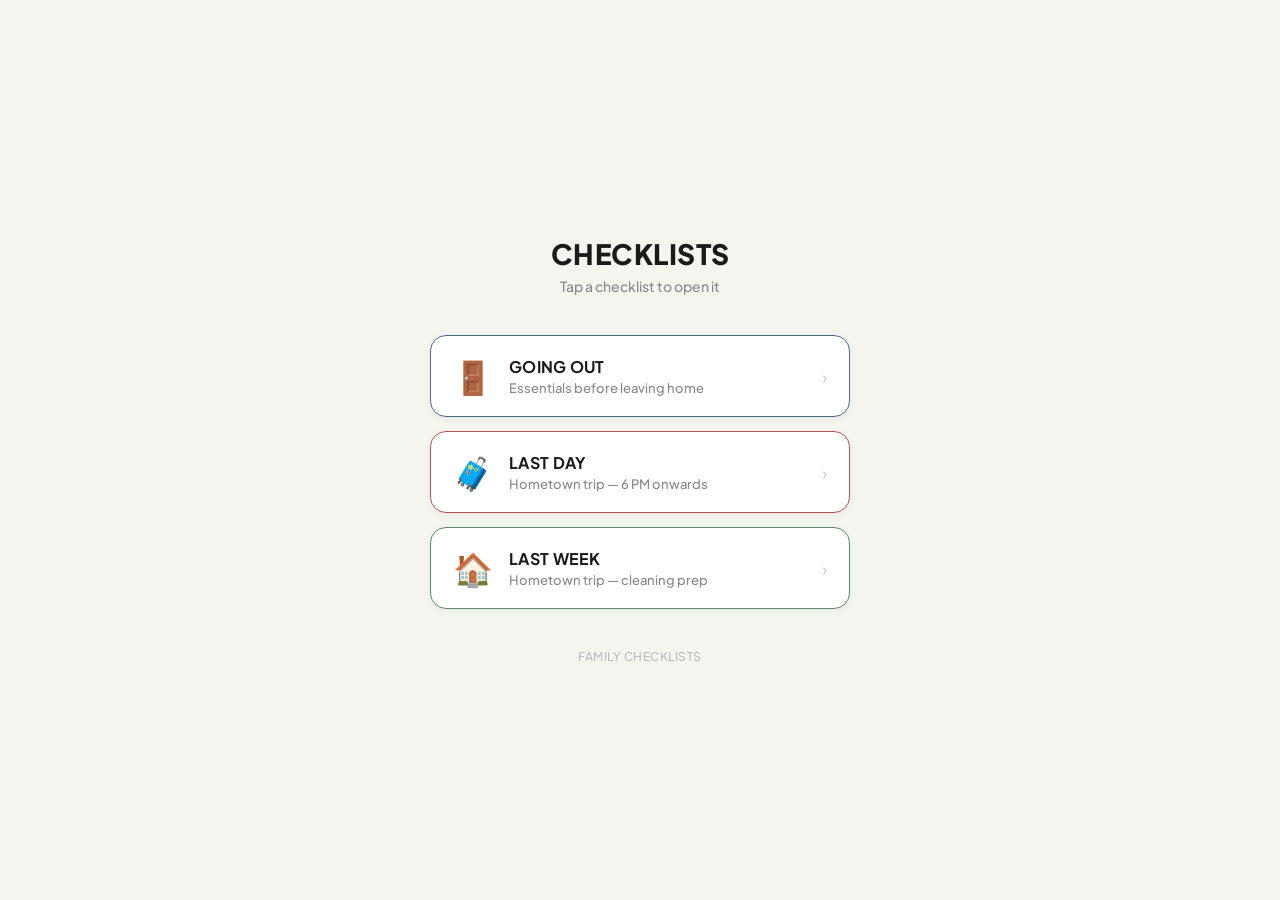
==== index.html @ 01986359 "Clean up code quality: fix duplicate font loading, add back navigation, remove dead code - Remove du" ====
<!DOCTYPE html>
<html lang="en">
<head>
<meta charset="UTF-8">
<meta name="viewport" content="width=device-width, initial-scale=1.0">
<title>Checklists</title>
<link rel="manifest" href="manifest.json">
<meta name="theme-color" content="#1a1a1a">
<meta name="apple-mobile-web-app-capable" content="yes">
<meta name="apple-mobile-web-app-status-bar-style" content="black-translucent">
<meta name="apple-mobile-web-app-title" content="Checklists">
<meta name="description" content="Family checklists for trips and going out">
<link rel="apple-touch-icon" href="icon-192.png">
<link rel="preconnect" href="https://fonts.googleapis.com">
<link rel="preconnect" href="https://fonts.gstatic.com" crossorigin>
<link href="https://fonts.googleapis.com/css2?family=Plus+Jakarta+Sans:wght@400;500;700;800&display=swap" rel="stylesheet">
<style>
  * { margin: 0; padding: 0; box-sizing: border-box; }

  body {
    font-family: 'Plus Jakarta Sans', sans-serif;
    background: #f5f5f0;
    color: #1a1a1a;
    min-height: 100dvh;
    display: flex;
    flex-direction: column;
    align-items: center;
    justify-content: center;
    padding: 24px 20px;
  }

  header {
    text-align: center;
    margin-bottom: 40px;
  }

  header h1 {
    font-size: 28px;
    font-weight: 800;
    letter-spacing: 0.5px;
    text-transform: uppercase;
  }

  header p {
    margin-top: 6px;
    font-size: 14px;
    color: #888;
    font-weight: 500;
  }

  .grid {
    display: flex;
    flex-direction: column;
    gap: 14px;
    width: 100%;
    max-width: 420px;
  }

  .card {
    display: flex;
    align-items: center;
    gap: 16px;
    background: #fff;
    border-radius: 16px;
    padding: 20px 22px;
    text-decoration: none;
    color: inherit;
    border: 1.5px solid #e0e0e0;
    box-shadow: 0 2px 8px rgba(0,0,0,0.05);
    transition: transform 0.15s, box-shadow 0.15s;
    -webkit-tap-highlight-color: transparent;
  }

  .card:active {
    transform: scale(0.97);
    box-shadow: 0 1px 4px rgba(0,0,0,0.08);
  }

  .card-icon {
    font-size: 32px;
    line-height: 1;
    flex-shrink: 0;
  }

  .card-text h2 {
    font-size: 16px;
    font-weight: 700;
    text-transform: uppercase;
    letter-spacing: 0.3px;
  }

  .card-text p {
    margin-top: 3px;
    font-size: 13px;
    color: #888;
    font-weight: 500;
  }

  .card-arrow {
    margin-left: auto;
    font-size: 18px;
    color: #ccc;
    flex-shrink: 0;
  }

  .card.going-out { border-color: #4B6A88; }
  .card.last-day  { border-color: #B85450; }
  .card.last-week { border-color: #5A8A6A; }

  footer {
    margin-top: 40px;
    font-size: 12px;
    color: #bbb;
    font-weight: 500;
    text-transform: uppercase;
    letter-spacing: 0.5px;
  }
</style>
</head>
<body>

<header>
  <h1>Checklists</h1>
  <p>Tap a checklist to open it</p>
</header>

<div class="grid">
  <a class="card going-out" href="going-out.html">
    <span class="card-icon">🚪</span>
    <div class="card-text">
      <h2>Going Out</h2>
      <p>Essentials before leaving home</p>
    </div>
    <span class="card-arrow">›</span>
  </a>

  <a class="card last-day" href="last-day.html">
    <span class="card-icon">🧳</span>
    <div class="card-text">
      <h2>Last Day</h2>
      <p>Hometown trip — 6 PM onwards</p>
    </div>
    <span class="card-arrow">›</span>
  </a>

  <a class="card last-week" href="last-week.html">
    <span class="card-icon">🏠</span>
    <div class="card-text">
      <h2>Last Week</h2>
      <p>Hometown trip — cleaning prep</p>
    </div>
    <span class="card-arrow">›</span>
  </a>
</div>

<footer>Family checklists</footer>

</body>
</html>
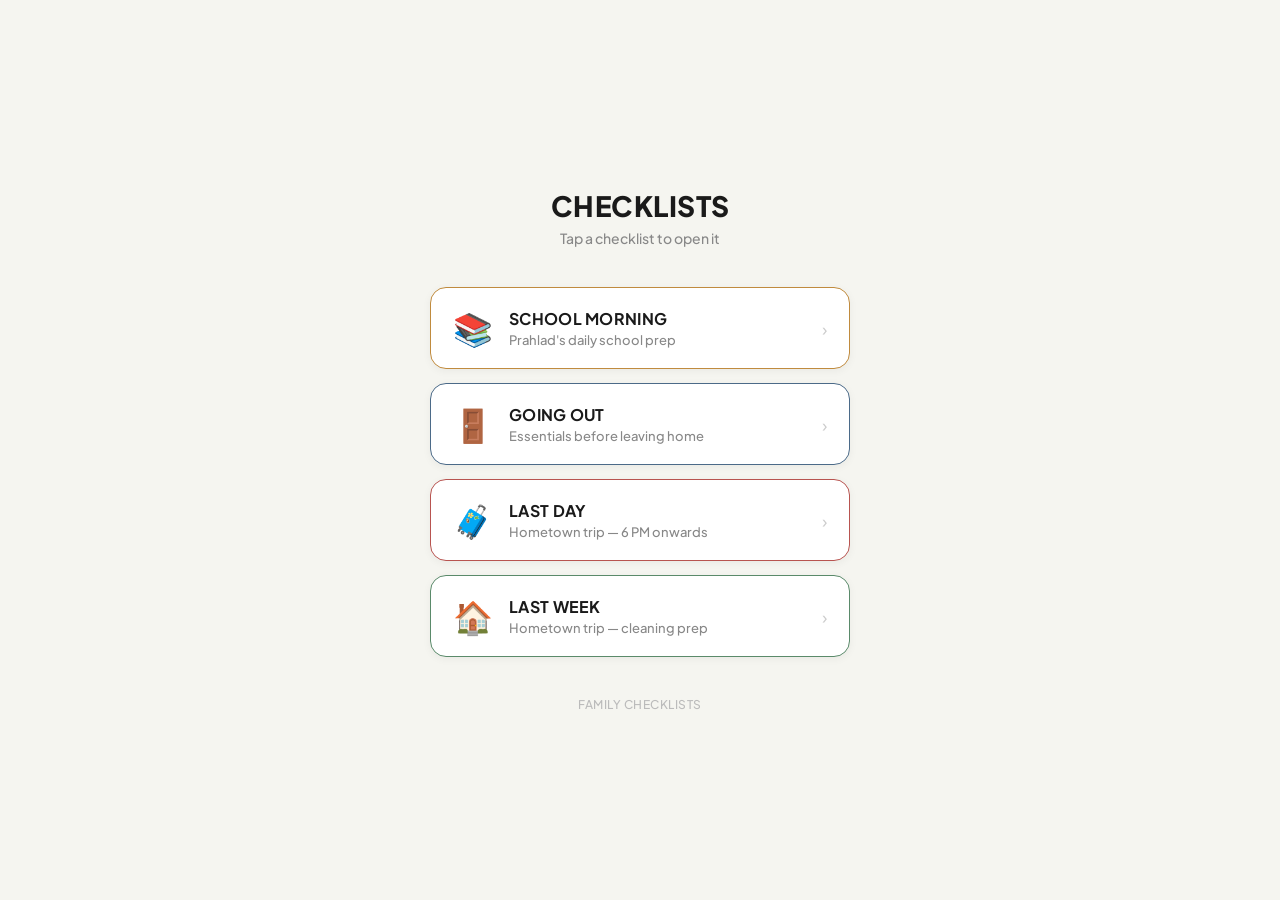
==== commit 7d7a5b70: "Add school morning checklist for daily school prep Co-Authored-By: Claude Sonnet 4.6 (1M context) <n" ====
--- a/index.html
+++ b/index.html
@@ -103,6 +103,7 @@
     flex-shrink: 0;
   }
 
+  .card.school-morning { border-color: #C08B3E; }
   .card.going-out { border-color: #4B6A88; }
   .card.last-day  { border-color: #B85450; }
   .card.last-week { border-color: #5A8A6A; }
@@ -125,6 +126,15 @@
 </header>
 
 <div class="grid">
+  <a class="card school-morning" href="school-morning.html">
+    <span class="card-icon">📚</span>
+    <div class="card-text">
+      <h2>School Morning</h2>
+      <p>Prahlad's daily school prep</p>
+    </div>
+    <span class="card-arrow">›</span>
+  </a>
+
   <a class="card going-out" href="going-out.html">
     <span class="card-icon">🚪</span>
     <div class="card-text">
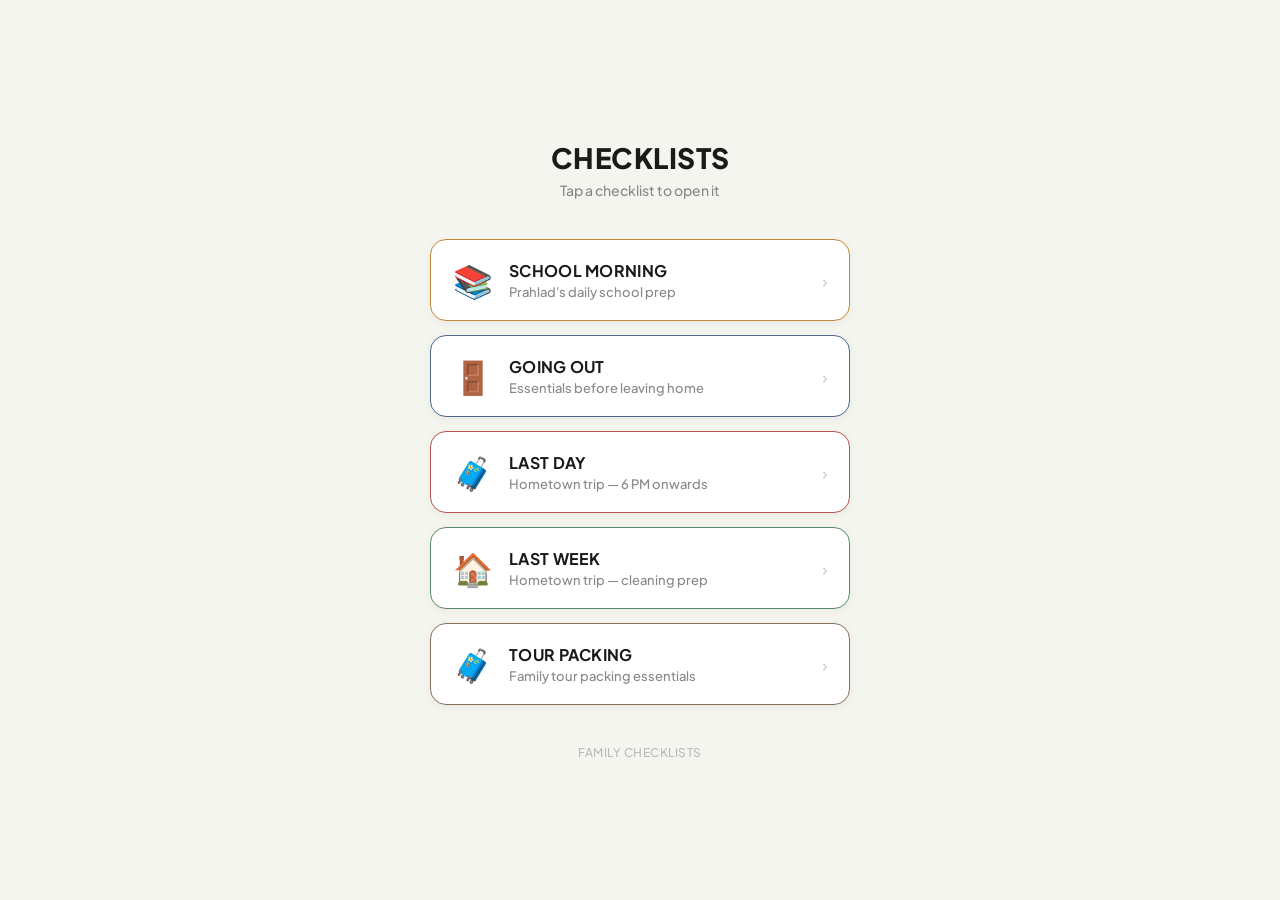
==== commit 5a5be21f: "Add tour packing checklist page Co-Authored-By: Claude Opus 4.6 (1M context) <noreply@anthropic.com>" ====
--- a/index.html
+++ b/index.html
@@ -107,6 +107,7 @@
   .card.going-out { border-color: #4B6A88; }
   .card.last-day  { border-color: #B85450; }
   .card.last-week { border-color: #5A8A6A; }
+  .card.tour-packing { border-color: #8B6F5E; }
 
   footer {
     margin-top: 40px;
@@ -161,9 +162,25 @@
     </div>
     <span class="card-arrow">›</span>
   </a>
+
+  <a class="card tour-packing" href="tour-packing.html">
+    <span class="card-icon">🧳</span>
+    <div class="card-text">
+      <h2>Tour Packing</h2>
+      <p>Family tour packing essentials</p>
+    </div>
+    <span class="card-arrow">›</span>
+  </a>
 </div>
 
 <footer>Family checklists</footer>
 
+<script>
+  if ('serviceWorker' in navigator) {
+    navigator.serviceWorker.getRegistrations().then(regs => {
+      regs.forEach(r => r.unregister());
+    });
+  }
+</script>
 </body>
 </html>
